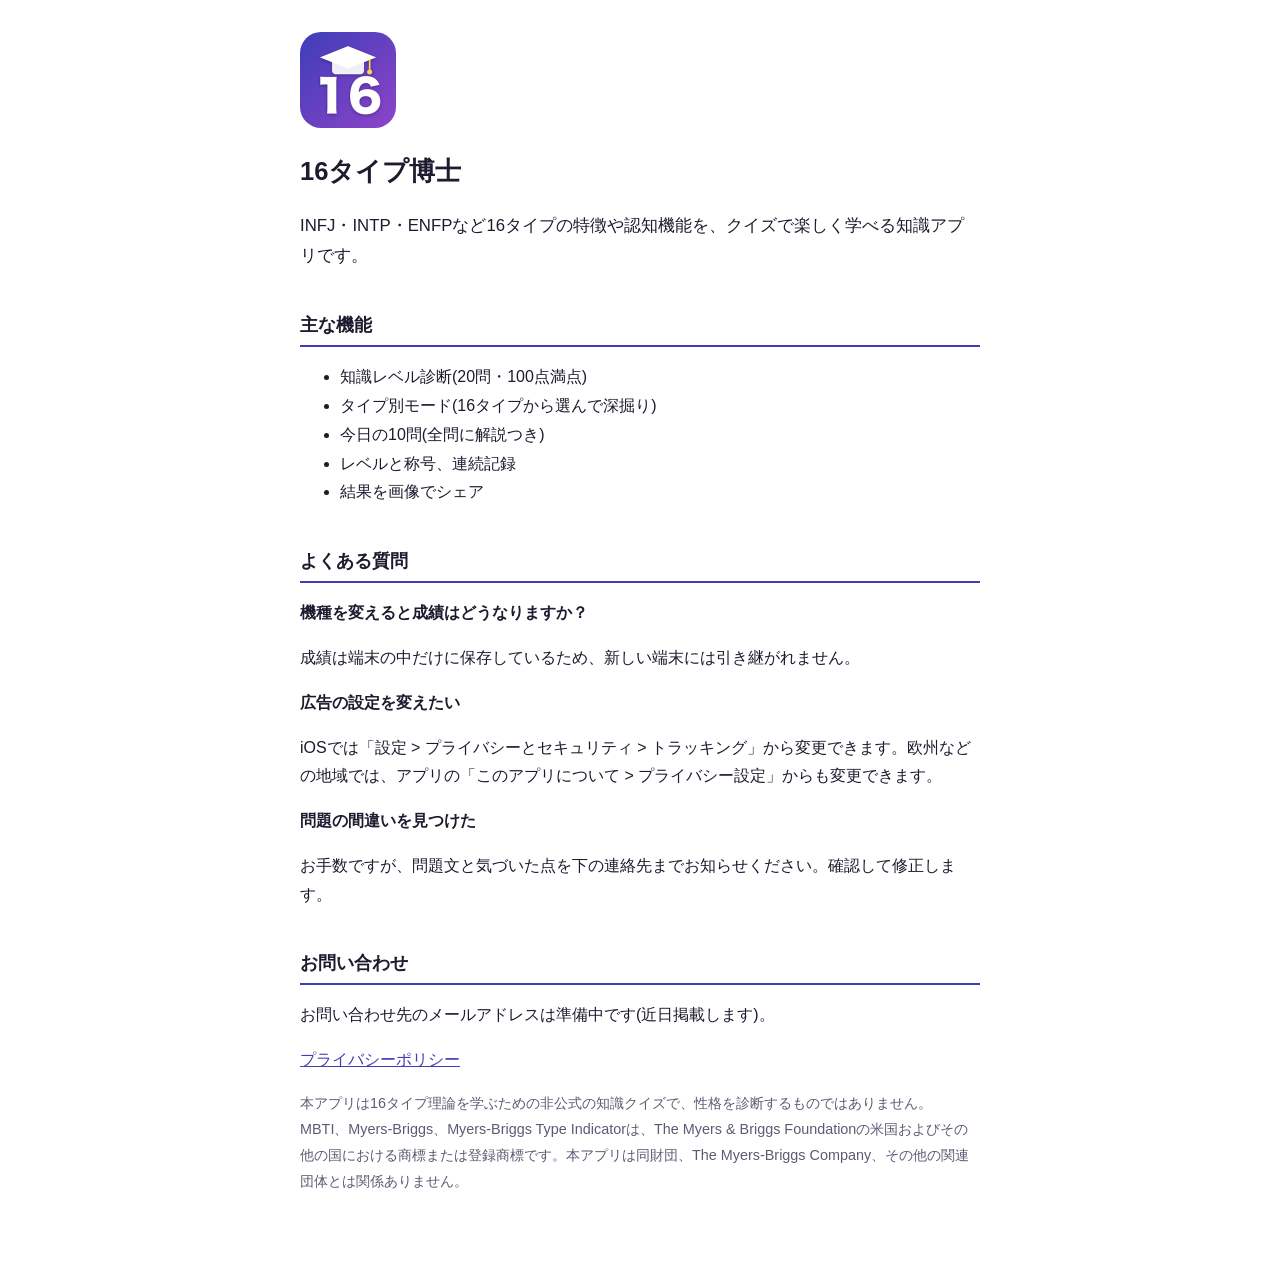
==== index.html @ b2a30725 "16タイプ博士 サポート・プライバシーポリシー・app-ads.txt Co-Authored-By: Claude Opus 5.5 <noreply@anthropic.com>" ====
<!doctype html>
<html lang="ja">
<head>
<meta charset="utf-8">
<meta name="viewport" content="width=device-width, initial-scale=1">
<title>16タイプ博士 | 性格タイプ検定・知識診断クイズ</title>
<meta name="description" content="INFJ・INTP・ENFPなど16タイプの特徴や認知機能を、クイズで楽しく学べる知識アプリ。">
<link rel="stylesheet" href="style.css">
</head>
<body>
<main>
<img class="icon" src="icon.png" alt="" width="96" height="96">
<h1>16タイプ博士</h1>
<p class="lead">INFJ・INTP・ENFPなど16タイプの特徴や認知機能を、クイズで楽しく学べる知識アプリです。</p>

<h2>主な機能</h2>
<ul>
<li>知識レベル診断(20問・100点満点)</li>
<li>タイプ別モード(16タイプから選んで深掘り)</li>
<li>今日の10問(全問に解説つき)</li>
<li>レベルと称号、連続記録</li>
<li>結果を画像でシェア</li>
</ul>

<h2>よくある質問</h2>
<h3>機種を変えると成績はどうなりますか？</h3>
<p>成績は端末の中だけに保存しているため、新しい端末には引き継がれません。</p>
<h3>広告の設定を変えたい</h3>
<p>iOSでは「設定 > プライバシーとセキュリティ > トラッキング」から変更できます。欧州などの地域では、アプリの「このアプリについて > プライバシー設定」からも変更できます。</p>
<h3>問題の間違いを見つけた</h3>
<p>お手数ですが、問題文と気づいた点を下の連絡先までお知らせください。確認して修正します。</p>

<h2>お問い合わせ</h2>
<p>お問い合わせ先のメールアドレスは準備中です(近日掲載します)。</p>

<p><a href="privacy.html">プライバシーポリシー</a></p>

<p class="note">本アプリは16タイプ理論を学ぶための非公式の知識クイズで、性格を診断するものではありません。MBTI、Myers-Briggs、Myers-Briggs Type Indicatorは、The Myers &amp; Briggs Foundationの米国およびその他の国における商標または登録商標です。本アプリは同財団、The Myers-Briggs Company、その他の関連団体とは関係ありません。</p>
</main>
</body>
</html>
---- style.css ----
:root {
  --text: #1d1b2e;
  --muted: #5d5a73;
  --accent: #3f3db8;
  --bg: #ffffff;
}
@media (prefers-color-scheme: dark) {
  :root {
    --text: #ecebf5;
    --muted: #aaa8c0;
    --accent: #a9a7ff;
    --bg: #15141f;
  }
}
body {
  margin: 0;
  background: var(--bg);
  color: var(--text);
  font-family: -apple-system, BlinkMacSystemFont, "Hiragino Sans", "Noto Sans JP", sans-serif;
  line-height: 1.8;
}
main {
  max-width: 680px;
  margin: 0 auto;
  padding: 32px 16px 64px;
}
h1 { font-size: 1.6rem; margin: 0.4em 0; }
h2 { font-size: 1.15rem; margin-top: 2em; border-bottom: 2px solid var(--accent); padding-bottom: 4px; }
h3 { font-size: 1rem; margin-bottom: 0; }
a { color: var(--accent); }
.icon { border-radius: 22%; }
.lead { font-size: 1.05rem; }
.date, .back, .note { color: var(--muted); font-size: 0.9rem; }
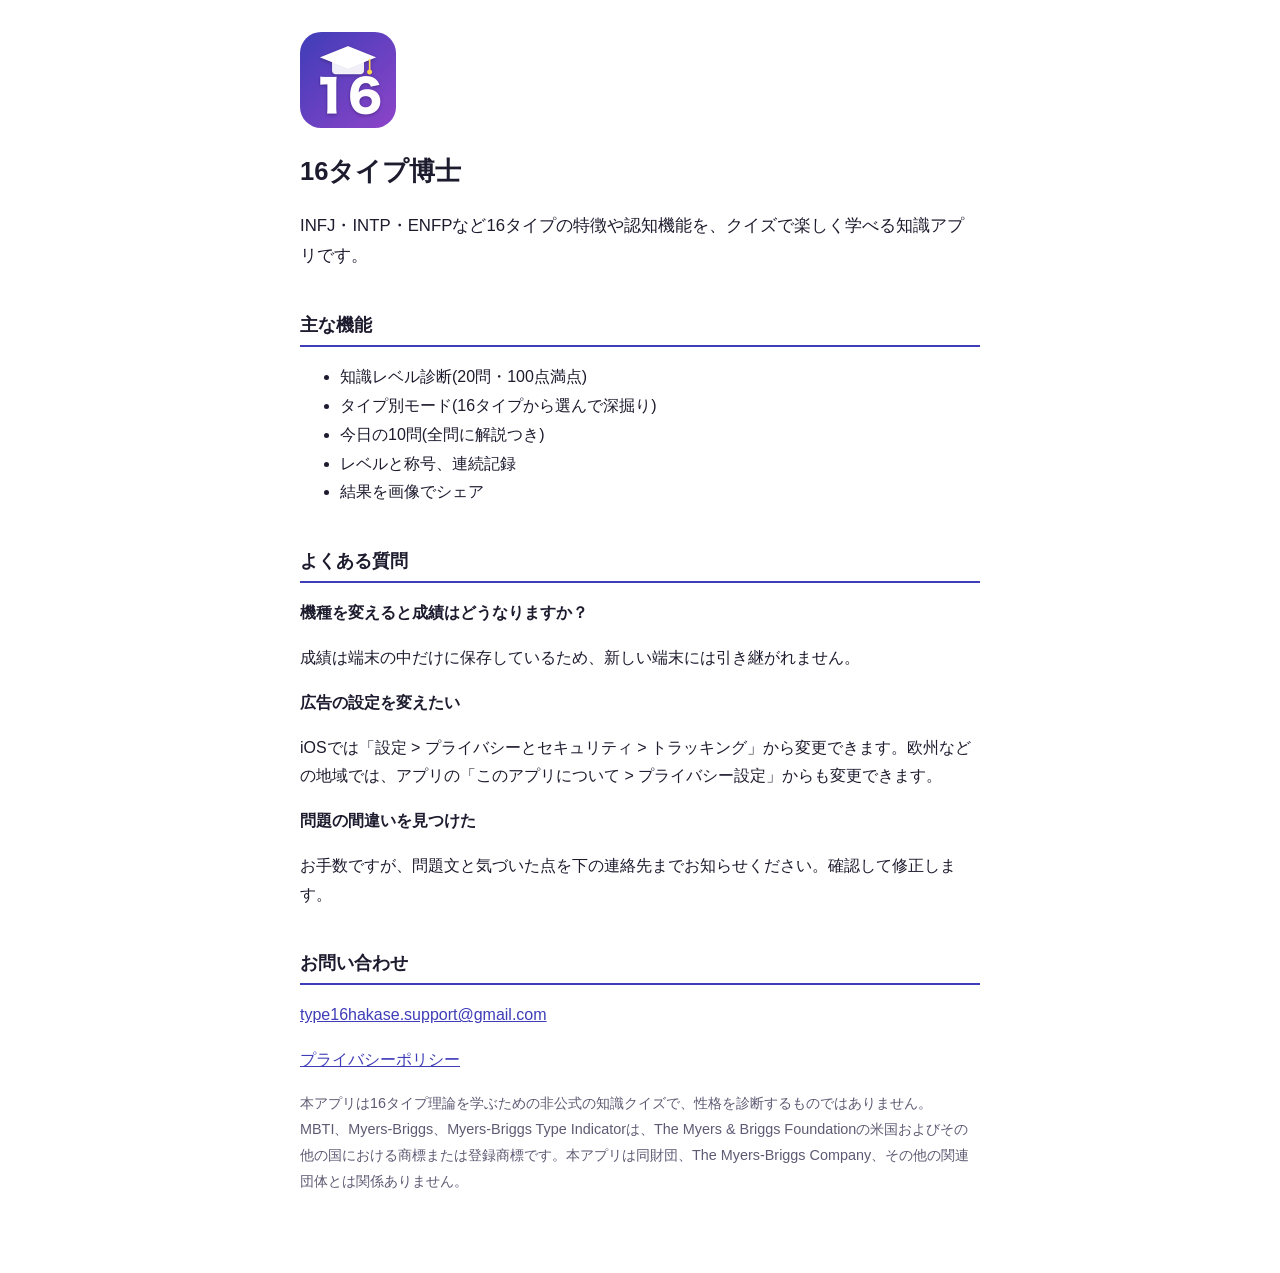
==== commit 71053621: "問い合わせ先のメールアドレスを掲載 Co-Authored-By: Claude Opus 5.5 <noreply@anthropic.com>" ====
--- a/index.html
+++ b/index.html
@@ -31,7 +31,7 @@
 <p>お手数ですが、問題文と気づいた点を下の連絡先までお知らせください。確認して修正します。</p>
 
 <h2>お問い合わせ</h2>
-<p>お問い合わせ先のメールアドレスは準備中です(近日掲載します)。</p>
+<p><a href="mailto:type16hakase.support@gmail.com">type16hakase.support@gmail.com</a></p>
 
 <p><a href="privacy.html">プライバシーポリシー</a></p>
 
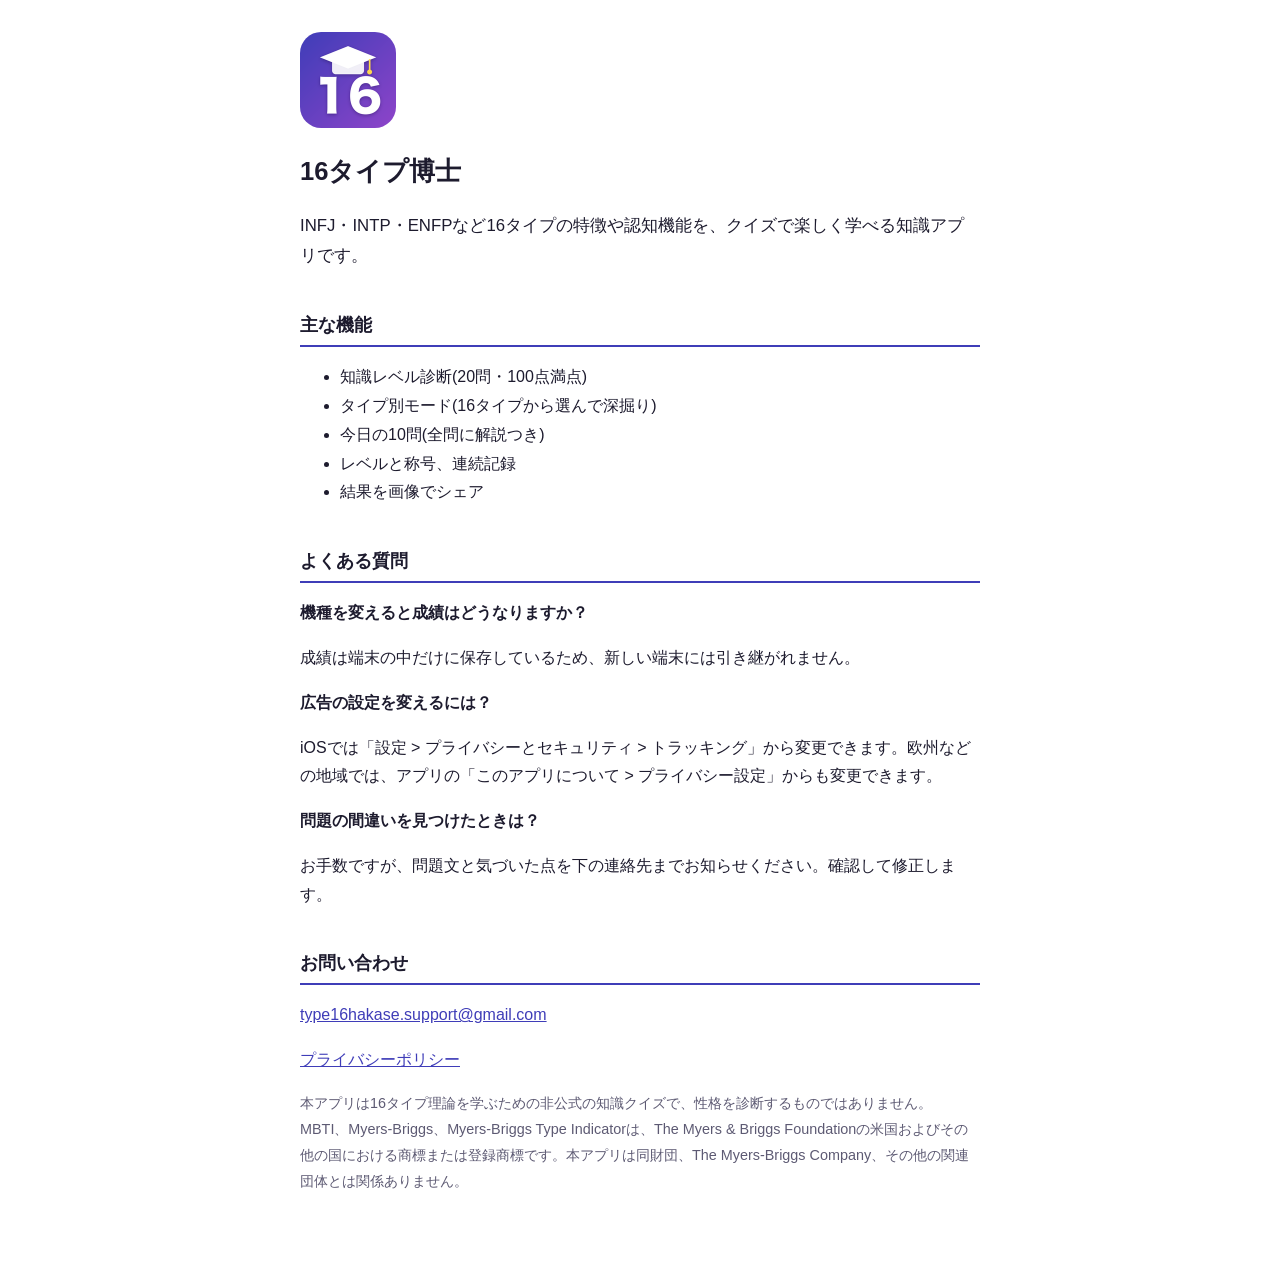
==== commit a434bba9: "サポートページとプライバシーポリシーの言い回しを見直し" ====
--- a/index.html
+++ b/index.html
@@ -25,9 +25,9 @@
 <h2>よくある質問</h2>
 <h3>機種を変えると成績はどうなりますか？</h3>
 <p>成績は端末の中だけに保存しているため、新しい端末には引き継がれません。</p>
-<h3>広告の設定を変えたい</h3>
+<h3>広告の設定を変えるには？</h3>
 <p>iOSでは「設定 > プライバシーとセキュリティ > トラッキング」から変更できます。欧州などの地域では、アプリの「このアプリについて > プライバシー設定」からも変更できます。</p>
-<h3>問題の間違いを見つけた</h3>
+<h3>問題の間違いを見つけたときは？</h3>
 <p>お手数ですが、問題文と気づいた点を下の連絡先までお知らせください。確認して修正します。</p>
 
 <h2>お問い合わせ</h2>
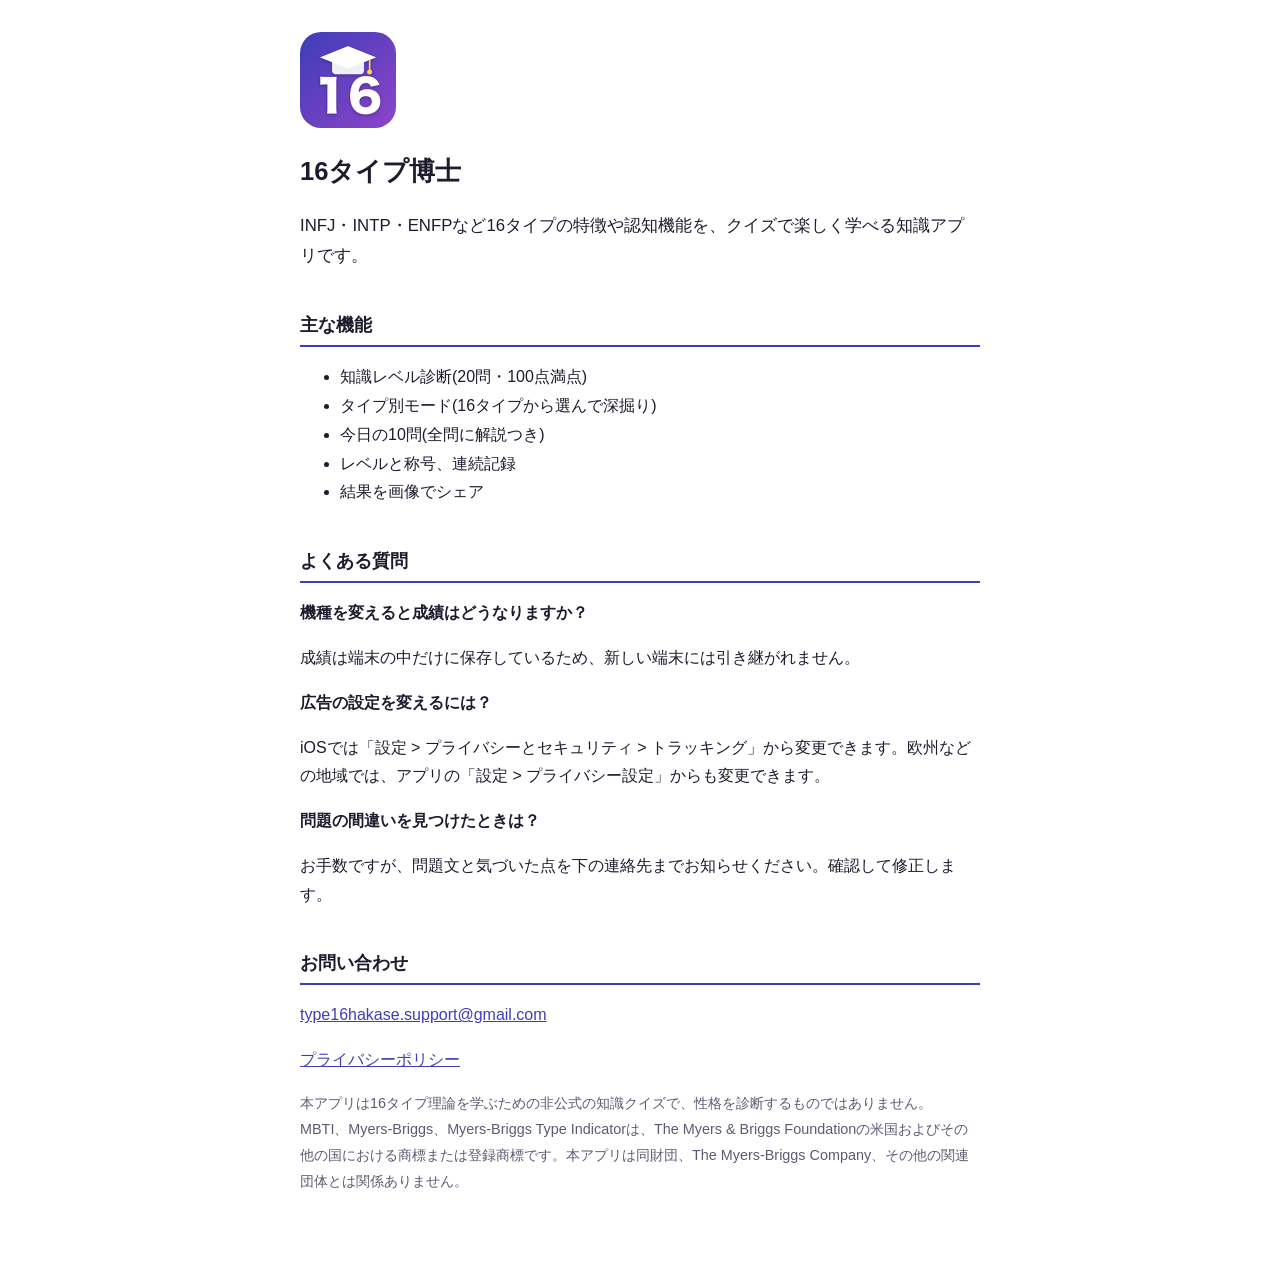
==== commit dc8903cc: "プライバシーポリシー:アプリ内課金と通知について追記" ====
--- a/index.html
+++ b/index.html
@@ -26,7 +26,7 @@
 <h3>機種を変えると成績はどうなりますか？</h3>
 <p>成績は端末の中だけに保存しているため、新しい端末には引き継がれません。</p>
 <h3>広告の設定を変えるには？</h3>
-<p>iOSでは「設定 > プライバシーとセキュリティ > トラッキング」から変更できます。欧州などの地域では、アプリの「このアプリについて > プライバシー設定」からも変更できます。</p>
+<p>iOSでは「設定 > プライバシーとセキュリティ > トラッキング」から変更できます。欧州などの地域では、アプリの「設定 > プライバシー設定」からも変更できます。</p>
 <h3>問題の間違いを見つけたときは？</h3>
 <p>お手数ですが、問題文と気づいた点を下の連絡先までお知らせください。確認して修正します。</p>
 
